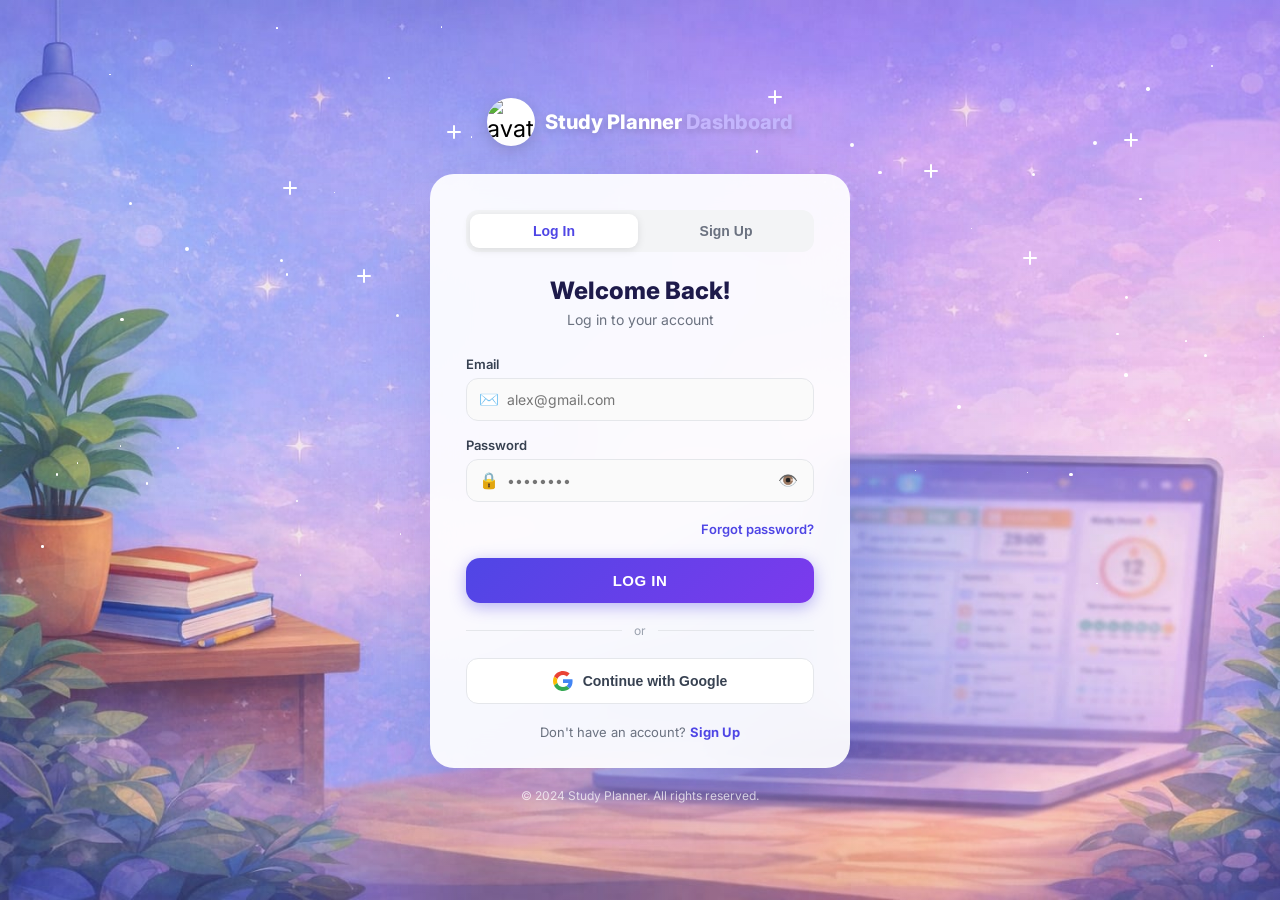
==== login.html @ 657db3ba "first commit" ====
<!DOCTYPE html>
<html lang="en">
<head>
  <meta charset="UTF-8"/>
  <meta name="viewport" content="width=device-width, initial-scale=1.0"/>
  <title>Study Planner – Login</title>
  <link href="https://fonts.googleapis.com/css2?family=Inter:wght@400;500;600;700;800&display=swap" rel="stylesheet"/>
  <style>
    *{box-sizing:border-box;margin:0;padding:0}
    body{
      font-family:'Inter',sans-serif;
      min-height:100vh;
      display:flex;flex-direction:column;align-items:center;justify-content:center;
      padding:20px;
      position:relative;overflow:hidden;
      background:#b8c8f0;
    }

    /* ===== BACKGROUND IMAGE ===== */
    .scene{
      position:fixed;inset:0;z-index:0;
      background-image:url('study-planner/assets/login-bg.jpeg');
      background-size:cover;
      background-position:center center;
      background-repeat:no-repeat;
      /* Fallback gradient if image not found */
      background-color:#b8c8f0;
    }
    /* Subtle overlay to keep card readable */
    .scene::after{
      content:'';
      position:absolute;inset:0;
      background:linear-gradient(
        135deg,
        rgba(180,160,230,.15) 0%,
        rgba(140,120,210,.1) 50%,
        rgba(200,170,240,.12) 100%
      );
    }

    /* Twinkling sparkles on top of image */
    .sparkle{position:absolute;pointer-events:none;animation:sparkleAnim 4s infinite;z-index:1}
    @keyframes sparkleAnim{0%,100%{opacity:0;transform:scale(0) rotate(0deg)}50%{opacity:1;transform:scale(1) rotate(180deg)}}
    .sparkle::before,.sparkle::after{content:'';position:absolute;background:white;border-radius:2px}
    .sparkle::before{width:2px;height:14px;left:50%;top:50%;transform:translate(-50%,-50%)}
    .sparkle::after{width:14px;height:2px;left:50%;top:50%;transform:translate(-50%,-50%)}
    .stars{position:absolute;inset:0;pointer-events:none;z-index:1}
    .star{position:absolute;border-radius:50%;background:white;animation:twinkle 3s infinite}
    @keyframes twinkle{0%,100%{opacity:.1;transform:scale(1)}50%{opacity:.8;transform:scale(1.6)}}

    /* Top brand */
    .brand{
      display:flex;align-items:center;gap:10px;
      margin-bottom:28px;z-index:10;position:relative;
    }
    .brand-avatar{
      width:48px;height:48px;border-radius:50%;
      background:white;display:flex;align-items:center;justify-content:center;
      font-size:24px;box-shadow:0 4px 16px rgba(0,0,0,.15);overflow:hidden;
    }
    .brand-avatar img{width:100%;height:100%;object-fit:cover;border-radius:50%}
    .brand-text{font-size:20px;font-weight:800;color:white;text-shadow:0 2px 8px rgba(0,0,0,.2)}
    .brand-text span{color:#c4b5fd}

    /* Card */
    .card{
      background:rgba(255,255,255,.92);
      backdrop-filter:blur(20px);
      border-radius:24px;
      padding:36px 36px 28px;
      width:100%;max-width:420px;
      box-shadow:0 20px 60px rgba(100,80,180,.25);
      z-index:10;position:relative;
    }

    .card-title{font-size:24px;font-weight:800;color:#1e1b4b;text-align:center;margin-bottom:6px}
    .card-sub{font-size:14px;color:#6b7280;text-align:center;margin-bottom:28px}

    /* Tabs */
    .tabs{display:flex;background:#f3f4f6;border-radius:12px;padding:4px;margin-bottom:24px;gap:4px}
    .tab{flex:1;padding:9px;border:none;background:none;border-radius:9px;font-size:14px;font-weight:600;color:#6b7280;cursor:pointer;transition:all .2s}
    .tab.active{background:white;color:#4f46e5;box-shadow:0 2px 8px rgba(0,0,0,.1)}

    /* Fields */
    .field{margin-bottom:16px}
    .field label{display:block;font-size:13px;font-weight:600;color:#374151;margin-bottom:6px}
    .input-wrap{position:relative;display:flex;align-items:center}
    .input-icon{position:absolute;left:13px;font-size:16px;pointer-events:none;z-index:1}
    .field input{
      width:100%;padding:12px 12px 12px 40px;
      border:1.5px solid #e5e7eb;border-radius:12px;
      font-size:14px;color:#111827;background:#fafafa;
      outline:none;transition:all .2s;font-family:inherit;
    }
    .field input:focus{border-color:#4f46e5;background:white;box-shadow:0 0 0 3px rgba(79,70,229,.1)}
    .toggle-pw{position:absolute;right:12px;background:none;border:none;cursor:pointer;font-size:16px;color:#9ca3af;padding:4px}

    /* Forgot */
    .forgot-row{text-align:right;margin-bottom:20px}
    .forgot-row a{font-size:13px;color:#4f46e5;font-weight:600;text-decoration:none}
    .forgot-row a:hover{text-decoration:underline}

    /* Submit btn */
    .btn-submit{
      width:100%;padding:14px;
      background:linear-gradient(135deg,#4f46e5,#7c3aed);
      color:white;border:none;border-radius:14px;
      font-size:15px;font-weight:700;cursor:pointer;
      letter-spacing:.5px;transition:all .2s;
      box-shadow:0 4px 16px rgba(79,70,229,.4);
    }
    .btn-submit:hover{transform:translateY(-1px);box-shadow:0 6px 20px rgba(79,70,229,.5)}
    .btn-submit:active{transform:translateY(0)}

    /* Divider */
    .divider{display:flex;align-items:center;gap:12px;margin:20px 0;color:#9ca3af;font-size:12px}
    .divider::before,.divider::after{content:'';flex:1;height:1px;background:#e5e7eb}

    /* Google btn */
    .btn-google{
      width:100%;padding:12px;
      background:white;border:1.5px solid #e5e7eb;border-radius:12px;
      font-size:14px;font-weight:600;color:#374151;cursor:pointer;
      display:flex;align-items:center;justify-content:center;gap:10px;
      transition:all .2s;
    }
    .btn-google:hover{border-color:#4f46e5;background:#f5f3ff}
    .google-icon{width:20px;height:20px}

    /* Signup row */
    .signup-row{text-align:center;font-size:13px;color:#6b7280;margin-top:20px}
    .signup-row a{color:#4f46e5;font-weight:700;text-decoration:none;cursor:pointer}
    .signup-row a:hover{text-decoration:underline}

    /* Error */
    .error-msg{
      display:none;background:#fef2f2;border:1.5px solid #fecaca;
      color:#dc2626;border-radius:10px;padding:10px 14px;
      font-size:13px;margin-bottom:16px;align-items:center;gap:8px;
    }
    .error-msg.show{display:flex}

    /* Success */
    .success-view{display:none;flex-direction:column;align-items:center;text-align:center;padding:10px 0}
    .success-view.show{display:flex}
    .success-icon{font-size:56px;margin-bottom:14px;animation:pop .4s ease}
    @keyframes pop{from{transform:scale(.5);opacity:0}to{transform:scale(1);opacity:1}}
    .success-view h3{font-size:20px;font-weight:800;color:#1e1b4b;margin-bottom:8px}
    .success-view p{font-size:14px;color:#6b7280;margin-bottom:20px}
    .btn-go{
      padding:12px 32px;background:linear-gradient(135deg,#4f46e5,#7c3aed);
      color:white;border:none;border-radius:12px;font-size:15px;font-weight:700;cursor:pointer;
    }

    /* Footer */
    .footer{margin-top:20px;font-size:12px;color:rgba(255,255,255,.7);z-index:10;position:relative;text-align:center}

    @media(max-width:480px){
      .card{padding:28px 22px 22px}
      .card-title{font-size:20px}
    }
  </style>
</head>
<body>

<!-- ===== BACKGROUND SCENE ===== -->
<div class="scene">
  <div class="stars" id="stars"></div>

  <!-- Sparkle crosses matching the image -->
  <div class="sparkle" style="left:22%;top:20%;width:16px;height:16px;animation-delay:0s"></div>
  <div class="sparkle" style="left:35%;top:14%;width:12px;height:12px;animation-delay:1.2s"></div>
  <div class="sparkle" style="left:48%;top:22%;width:10px;height:10px;animation-delay:0.6s"></div>
  <div class="sparkle" style="left:60%;top:10%;width:14px;height:14px;animation-delay:2s"></div>
  <div class="sparkle" style="left:72%;top:18%;width:18px;height:18px;animation-delay:0.3s"></div>
  <div class="sparkle" style="left:80%;top:28%;width:12px;height:12px;animation-delay:1.8s"></div>
  <div class="sparkle" style="left:55%;top:32%;width:10px;height:10px;animation-delay:3s"></div>
  <div class="sparkle" style="left:42%;top:38%;width:8px;height:8px;animation-delay:1s"></div>
  <div class="sparkle" style="left:28%;top:30%;width:12px;height:12px;animation-delay:2.5s"></div>
  <div class="sparkle" style="left:88%;top:15%;width:10px;height:10px;animation-delay:0.8s"></div>
</div>

<!-- Brand -->
<div class="brand">
  <div class="brand-avatar" id="brandAvatar">
    <img src="https://api.dicebear.com/7.x/adventurer/svg?seed=Alex" alt="avatar" id="brandAvatarImg"/>
  </div>
  <div class="brand-text">Study Planner <span>Dashboard</span></div>
</div>

<!-- Card -->
<div class="card">

  <!-- Tabs -->
  <div class="tabs">
    <button class="tab active" id="tabLogin" onclick="switchTab('login')">Log In</button>
    <button class="tab" id="tabSignup" onclick="switchTab('signup')">Sign Up</button>
  </div>

  <!-- LOGIN FORM -->
  <div id="loginView">
    <div class="card-title">Welcome Back!</div>
    <div class="card-sub">Log in to your account</div>

    <div class="error-msg" id="loginError"><span>⚠️</span><span id="loginErrorText">Invalid credentials.</span></div>

    <div class="field">
      <label>Email</label>
      <div class="input-wrap">
        <span class="input-icon">✉️</span>
        <input type="email" id="loginEmail" placeholder="alex@gmail.com" autocomplete="email"/>
      </div>
    </div>
    <div class="field">
      <label>Password</label>
      <div class="input-wrap">
        <span class="input-icon">🔒</span>
        <input type="password" id="loginPass" placeholder="••••••••" autocomplete="current-password"/>
        <button class="toggle-pw" onclick="togglePw('loginPass',this)">👁️</button>
      </div>
    </div>
    <div class="forgot-row"><a href="#" onclick="forgotPassword()">Forgot password?</a></div>
    <button class="btn-submit" onclick="handleLogin()">LOG IN</button>

    <div class="divider">or</div>
    <button class="btn-google" onclick="googleLogin()">
      <svg class="google-icon" viewBox="0 0 48 48"><path fill="#EA4335" d="M24 9.5c3.54 0 6.71 1.22 9.21 3.6l6.85-6.85C35.9 2.38 30.47 0 24 0 14.62 0 6.51 5.38 2.56 13.22l7.98 6.19C12.43 13.72 17.74 9.5 24 9.5z"/><path fill="#4285F4" d="M46.98 24.55c0-1.57-.15-3.09-.38-4.55H24v9.02h12.94c-.58 2.96-2.26 5.48-4.78 7.18l7.73 6c4.51-4.18 7.09-10.36 7.09-17.65z"/><path fill="#FBBC05" d="M10.53 28.59c-.48-1.45-.76-2.99-.76-4.59s.27-3.14.76-4.59l-7.98-6.19C.92 16.46 0 20.12 0 24c0 3.88.92 7.54 2.56 10.78l7.97-6.19z"/><path fill="#34A853" d="M24 48c6.48 0 11.93-2.13 15.89-5.81l-7.73-6c-2.18 1.48-4.97 2.31-8.16 2.31-6.26 0-11.57-4.22-13.47-9.91l-7.98 6.19C6.51 42.62 14.62 48 24 48z"/><path fill="none" d="M0 0h48v48H0z"/></svg>
      Continue with Google
    </button>

    <div class="signup-row">Don't have an account? <a onclick="switchTab('signup')">Sign Up</a></div>
  </div>

  <!-- SIGNUP FORM -->
  <div id="signupView" style="display:none">
    <div class="card-title">Create Account</div>
    <div class="card-sub">Start your study journey today</div>

    <div class="error-msg" id="signupError"><span>⚠️</span><span id="signupErrorText">Please check your details.</span></div>

    <div class="field">
      <label>Full Name</label>
      <div class="input-wrap">
        <span class="input-icon">👤</span>
        <input type="text" id="signupName" placeholder="Your name"/>
      </div>
    </div>
    <div class="field">
      <label>Gmail Address</label>
      <div class="input-wrap">
        <span class="input-icon">✉️</span>
        <input type="email" id="signupEmail" placeholder="yourname@gmail.com"/>
      </div>
    </div>
    <div class="field">
      <label>Password</label>
      <div class="input-wrap">
        <span class="input-icon">🔒</span>
        <input type="password" id="signupPass" placeholder="Min 6 characters"/>
        <button class="toggle-pw" onclick="togglePw('signupPass',this)">👁️</button>
      </div>
    </div>
    <div class="field">
      <label>Confirm Password</label>
      <div class="input-wrap">
        <span class="input-icon">🔒</span>
        <input type="password" id="signupConfirm" placeholder="Repeat password"/>
        <button class="toggle-pw" onclick="togglePw('signupConfirm',this)">👁️</button>
      </div>
    </div>
    <button class="btn-submit" onclick="handleSignup()">CREATE ACCOUNT</button>
    <div class="signup-row">Already have an account? <a onclick="switchTab('login')">Log In</a></div>
  </div>

  <!-- SUCCESS VIEW -->
  <div class="success-view" id="successView">
    <div class="success-icon">🎉</div>
    <h3 id="successName">Welcome back, Alex!</h3>
    <p>You're all set. Redirecting to your dashboard...</p>
    <button class="btn-go" onclick="goToDashboard()">Go to Dashboard →</button>
  </div>

</div>

<div class="footer">© 2024 Study Planner. All rights reserved.</div>

<script>
  // ===== BACKGROUND IMAGE CHECK =====
  // Test if the background image loads; if not, apply a painted gradient fallback
  const bgTest = new Image();
  bgTest.onload = () => {
    document.querySelector('.scene').style.backgroundImage = "url('study-planner/assets/login-bg.jpeg')";
  };
  bgTest.onerror = () => {
    document.querySelector('.scene').style.background = `
      linear-gradient(160deg,
        #7ec8e3 0%, #a8c8f0 15%,
        #b8a8e8 30%, #c8a8e0 45%,
        #d4b8e8 55%, #e0c8f0 65%,
        #e8d4f4 75%, #f0e0f8 85%,
        #f5e8fc 100%
      )
    `;
  };
  bgTest.src = 'study-planner/assets/login-bg.jpeg';

  // ===== STARS =====
  const starsEl = document.getElementById('stars');
  for (let i = 0; i < 60; i++) {
    const s = document.createElement('div');
    s.className = 'star';
    const size = Math.random() * 3 + 1;
    s.style.cssText = `left:${Math.random()*100}%;top:${Math.random()*65}%;width:${size}px;height:${size}px;animation-delay:${Math.random()*5}s;animation-duration:${2+Math.random()*4}s`;
    starsEl.appendChild(s);
  }

  // ===== AUTH STORE =====
  function getUsers() { return JSON.parse(localStorage.getItem('sp_users') || '[]'); }
  function saveUsers(u) { localStorage.setItem('sp_users', JSON.stringify(u)); }

  // ===== TAB SWITCH =====
  function switchTab(tab) {
    document.getElementById('tabLogin').classList.toggle('active', tab === 'login');
    document.getElementById('tabSignup').classList.toggle('active', tab === 'signup');
    document.getElementById('loginView').style.display = tab === 'login' ? 'block' : 'none';
    document.getElementById('signupView').style.display = tab === 'signup' ? 'block' : 'none';
    document.getElementById('successView').classList.remove('show');
    hideError('loginError'); hideError('signupError');
  }

  // ===== TOGGLE PASSWORD =====
  function togglePw(inputId, btn) {
    const inp = document.getElementById(inputId);
    inp.type = inp.type === 'password' ? 'text' : 'password';
    btn.textContent = inp.type === 'password' ? '👁️' : '🙈';
  }

  // ===== ERROR HELPERS =====
  function showError(id, msg) {
    const el = document.getElementById(id);
    el.querySelector('span:last-child').textContent = msg;
    el.classList.add('show');
  }
  function hideError(id) { document.getElementById(id).classList.remove('show'); }

  // ===== LOGIN =====
  function handleLogin() {
    const email = document.getElementById('loginEmail').value.trim().toLowerCase();
    const pass = document.getElementById('loginPass').value;
    hideError('loginError');

    if (!email || !pass) { showError('loginError', 'Please fill in all fields.'); return; }
    if (!email.includes('@')) { showError('loginError', 'Please enter a valid email address.'); return; }

    const users = getUsers();
    const user = users.find(u => u.email === email && u.password === pass);

    if (user) {
      localStorage.setItem('sp_loggedIn', JSON.stringify({ email: user.email, name: user.name, avatar: user.avatar || '' }));
      showSuccess(user.name);
    } else {
      // Demo fallback: allow alex@gmail.com / study123
      if (email === '@gmail.com' && pass === 'study123') {
        const demoUser = { email, name: 'Alex', avatar: '' };
        localStorage.setItem('sp_loggedIn', JSON.stringify(demoUser));
        showSuccess('Alex');
      } else {
        showError('loginError', 'Incorrect email or password.');
        document.getElementById('loginPass').value = '';
      }
    }
  }

  // ===== SIGNUP =====
  function handleSignup() {
    const name = document.getElementById('signupName').value.trim();
    const email = document.getElementById('signupEmail').value.trim().toLowerCase();
    const pass = document.getElementById('signupPass').value;
    const confirm = document.getElementById('signupConfirm').value;
    hideError('signupError');

    if (!name || !email || !pass || !confirm) { showError('signupError', 'Please fill in all fields.'); return; }
    if (!email.endsWith('@gmail.com')) { showError('signupError', 'Please use a valid @gmail.com address.'); return; }
    if (pass.length < 6) { showError('signupError', 'Password must be at least 6 characters.'); return; }
    if (pass !== confirm) { showError('signupError', 'Passwords do not match.'); return; }

    const users = getUsers();
    if (users.find(u => u.email === email)) { showError('signupError', 'This email is already registered.'); return; }

    users.push({ email, name, password: pass, avatar: '' });
    saveUsers(users);
    localStorage.setItem('sp_loggedIn', JSON.stringify({ email, name, avatar: '' }));
    showSuccess(name);
  }

  // ===== GOOGLE LOGIN (simulated) =====
  function googleLogin() {
    const email = prompt('Enter your Gmail address:');
    if (!email) return;
    if (!email.endsWith('@gmail.com')) { alert('Please use a @gmail.com address.'); return; }
    const name = email.split('@')[0].replace(/[._]/g, ' ').replace(/\b\w/g, c => c.toUpperCase());
    const users = getUsers();
    if (!users.find(u => u.email === email.toLowerCase())) {
      users.push({ email: email.toLowerCase(), name, password: '', avatar: '' });
      saveUsers(users);
    }
    localStorage.setItem('sp_loggedIn', JSON.stringify({ email: email.toLowerCase(), name, avatar: '' }));
    showSuccess(name);
  }

  // ===== FORGOT PASSWORD =====
  function forgotPassword() {
    const email = prompt('Enter your registered Gmail address:');
    if (!email) return;
    const users = getUsers();
    const user = users.find(u => u.email === email.toLowerCase());
    if (user) {
      alert(`Password hint: Your password is saved locally.\n\nFor demo: alex@gmail.com → study123`);
    } else {
      alert('No account found with that email.');
    }
  }

  // ===== SUCCESS =====
  function showSuccess(name) {
    document.getElementById('loginView').style.display = 'none';
    document.getElementById('signupView').style.display = 'none';
    document.getElementById('successName').textContent = `Welcome, ${name}! 👋`;
    document.getElementById('successView').classList.add('show');
    // Update brand avatar
    document.getElementById('brandAvatarImg').src = `https://api.dicebear.com/7.x/adventurer/svg?seed=${name}`;
    setTimeout(goToDashboard, 2500);
  }

  function goToDashboard() {
    window.location.href = '../study-planner/index.html';
  }

  // ===== ENTER KEY =====
  document.addEventListener('keydown', e => {
    if (e.key === 'Enter') {
      const loginVisible = document.getElementById('loginView').style.display !== 'none';
      if (loginVisible) handleLogin(); else handleSignup();
    }
  });

  // ===== CHECK IF ALREADY LOGGED IN =====
  if (localStorage.getItem('sp_loggedIn')) {
    // Already logged in — go straight to dashboard
    // (comment this out if you want to always show login)
    // goToDashboard();
  }
</script>
</body>
</html>
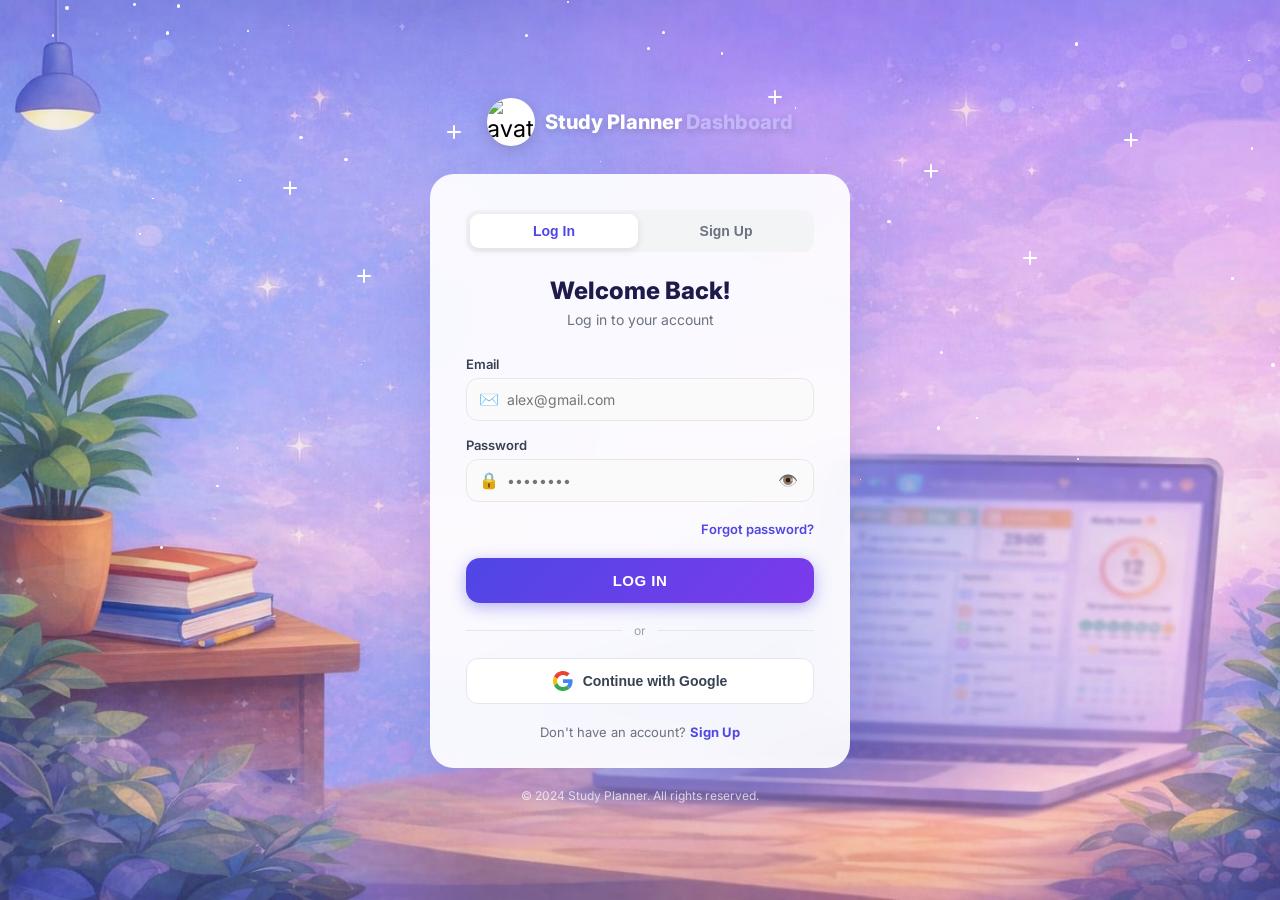
==== commit 0c755c78: "your message" ====
--- a/login.html
+++ b/login.html
@@ -360,7 +360,7 @@
       showSuccess(user.name);
     } else {
       // Demo fallback: allow alex@gmail.com / study123
-      if (email === '@gmail.com' && pass === 'study123') {
+      if (email === 'alex@gmail.com' && pass === 'study123') {
         const demoUser = { email, name: 'Alex', avatar: '' };
         localStorage.setItem('sp_loggedIn', JSON.stringify(demoUser));
         showSuccess('Alex');
@@ -433,7 +433,7 @@
   }
 
   function goToDashboard() {
-    window.location.href = '../study-planner/index.html';
+    window.location.href = 'index.html';
   }
 
   // ===== ENTER KEY =====
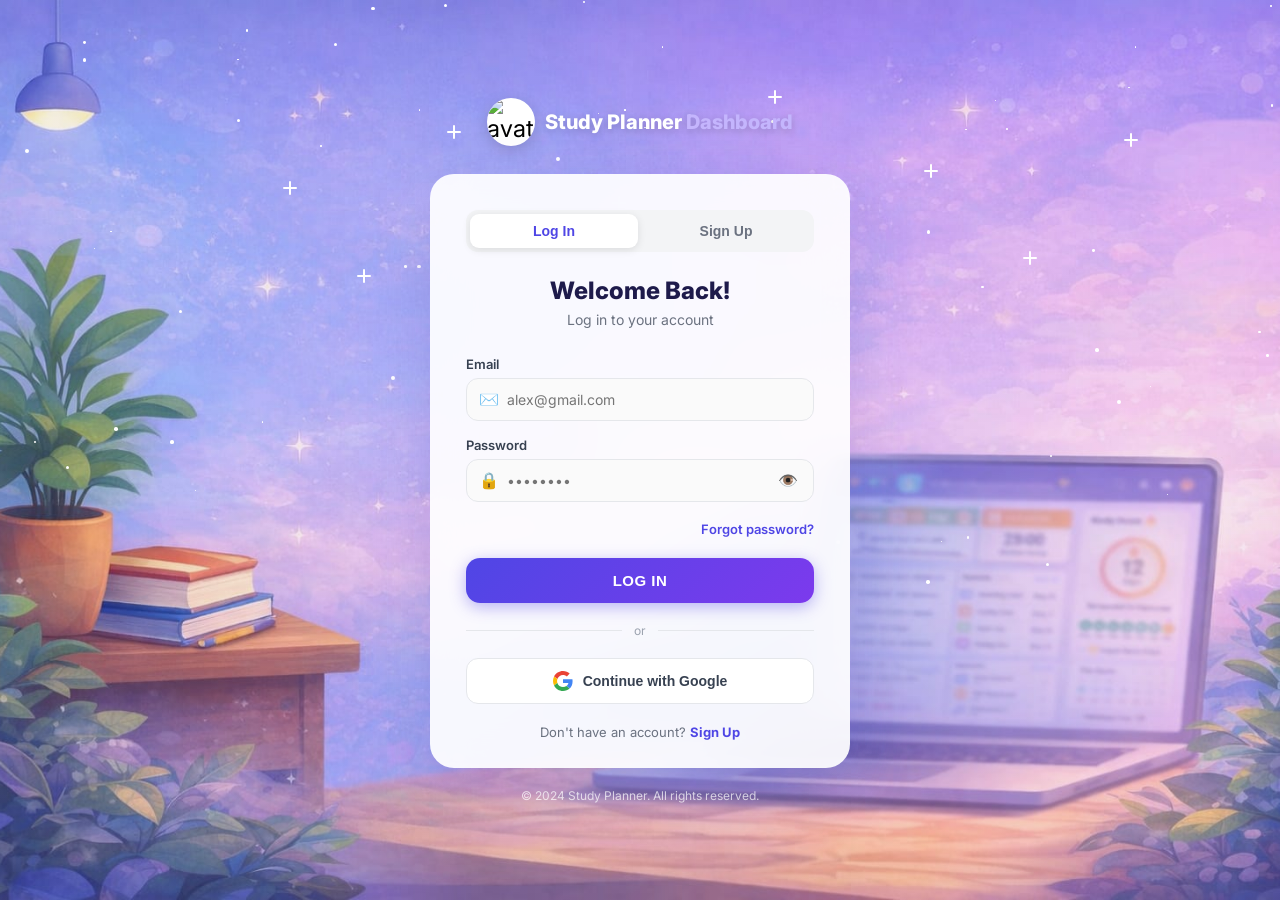
==== commit 12fa3db1: "updated project" ====
--- a/login.html
+++ b/login.html
@@ -97,8 +97,12 @@
 
     /* Forgot */
     .forgot-row{text-align:right;margin-bottom:20px}
-    .forgot-row a{font-size:13px;color:#4f46e5;font-weight:600;text-decoration:none}
+    .forgot-row a{font-size:13px;color:#4f46e5;font-weight:600;text-decoration:none;cursor:pointer}
     .forgot-row a:hover{text-decoration:underline}
+
+    /* Success inline */
+    .success-msg{display:none;background:#f0fdf4;border:1.5px solid #bbf7d0;color:#16a34a;border-radius:10px;padding:10px 14px;font-size:13px;margin-bottom:16px;font-weight:600}
+    .success-msg.show{display:block}
 
     /* Submit btn */
     .btn-submit{
@@ -159,6 +163,38 @@
       .card{padding:28px 22px 22px}
       .card-title{font-size:20px}
     }
+
+    /* ===== SIGNUP POPUP ===== */
+    .signup-popup{
+      display:none;position:fixed;inset:0;z-index:999;
+      background:rgba(0,0,0,.45);backdrop-filter:blur(4px);
+      align-items:center;justify-content:center;
+    }
+    .signup-popup.show{display:flex;animation:fadeIn .25s ease}
+    @keyframes fadeIn{from{opacity:0}to{opacity:1}}
+    .signup-popup-inner{
+      background:white;border-radius:24px;padding:36px 32px 28px;
+      max-width:340px;width:90%;text-align:center;
+      box-shadow:0 20px 60px rgba(100,80,180,.35);
+      animation:popBounce .35s cubic-bezier(.34,1.56,.64,1);
+    }
+    @keyframes popBounce{from{transform:scale(.7);opacity:0}to{transform:scale(1);opacity:1}}
+    .popup-emoji{font-size:52px;margin-bottom:12px;animation:wiggle 1s ease infinite}
+    @keyframes wiggle{0%,100%{transform:rotate(-8deg)}50%{transform:rotate(8deg)}}
+    .popup-title{font-size:18px;font-weight:800;color:#1e1b4b;margin-bottom:8px}
+    .popup-msg{font-size:14px;color:#6b7280;line-height:1.6;margin-bottom:24px}
+    .popup-btns{display:flex;flex-direction:column;gap:10px}
+    .popup-btn-signup{
+      padding:13px;background:linear-gradient(135deg,#4f46e5,#7c3aed);
+      color:white;border:none;border-radius:12px;font-size:15px;font-weight:700;
+      cursor:pointer;transition:all .2s;box-shadow:0 4px 14px rgba(79,70,229,.4);
+    }
+    .popup-btn-signup:hover{transform:translateY(-2px);box-shadow:0 6px 18px rgba(79,70,229,.5)}
+    .popup-btn-cancel{
+      padding:11px;background:#f3f4f6;color:#6b7280;
+      border:none;border-radius:12px;font-size:14px;font-weight:600;cursor:pointer;transition:all .2s;
+    }
+    .popup-btn-cancel:hover{background:#e5e7eb;color:#374151}
   </style>
 </head>
 <body>
@@ -219,7 +255,7 @@
         <button class="toggle-pw" onclick="togglePw('loginPass',this)">👁️</button>
       </div>
     </div>
-    <div class="forgot-row"><a href="#" onclick="forgotPassword()">Forgot password?</a></div>
+    <div class="forgot-row"><a onclick="showForgotView()">Forgot password?</a></div>
     <button class="btn-submit" onclick="handleLogin()">LOG IN</button>
 
     <div class="divider">or</div>
@@ -275,32 +311,67 @@
   <!-- SUCCESS VIEW -->
   <div class="success-view" id="successView">
     <div class="success-icon">🎉</div>
-    <h3 id="successName">Welcome back, Alex!</h3>
+    <h3 id="successName">Welcome back!</h3>
     <p>You're all set. Redirecting to your dashboard...</p>
     <button class="btn-go" onclick="goToDashboard()">Go to Dashboard →</button>
   </div>
 
+  <!-- FORGOT PASSWORD VIEW -->
+  <div id="forgotView" style="display:none">
+    <div class="card-title">Reset Password</div>
+    <div class="card-sub">Enter your Gmail and a new password</div>
+    <div class="error-msg" id="forgotError"><span>⚠️</span><span id="forgotErrorText"></span></div>
+    <div class="success-msg" id="forgotSuccess">✅ Password updated! You can now log in.</div>
+    <div class="field">
+      <label>Gmail Address</label>
+      <div class="input-wrap">
+        <span class="input-icon">✉️</span>
+        <input type="email" id="forgotEmail" placeholder="yourname@gmail.com"/>
+      </div>
+    </div>
+    <div class="field">
+      <label>New Password</label>
+      <div class="input-wrap">
+        <span class="input-icon">🔒</span>
+        <input type="password" id="forgotNewPass" placeholder="Min 6 characters"/>
+        <button class="toggle-pw" onclick="togglePw('forgotNewPass',this)">👁️</button>
+      </div>
+    </div>
+    <div class="field">
+      <label>Confirm New Password</label>
+      <div class="input-wrap">
+        <span class="input-icon">🔒</span>
+        <input type="password" id="forgotConfirmPass" placeholder="Repeat new password"/>
+        <button class="toggle-pw" onclick="togglePw('forgotConfirmPass',this)">👁️</button>
+      </div>
+    </div>
+    <button class="btn-submit" onclick="handleResetPassword()">RESET PASSWORD</button>
+    <div class="signup-row" style="margin-top:14px"><a onclick="showLoginView()">← Back to Login</a></div>
+  </div>
+
 </div>
 
 <div class="footer">© 2024 Study Planner. All rights reserved.</div>
 
+<!-- CUTE SIGNUP POPUP -->
+<div class="signup-popup" id="signupPopup">
+  <div class="signup-popup-inner">
+    <div class="popup-emoji">🌟</div>
+    <div class="popup-title">Looks like you're new here!</div>
+    <div class="popup-msg">No account found for this email.<br>Create one — it only takes a second! 🚀</div>
+    <div class="popup-btns">
+      <button class="popup-btn-signup" onclick="closePopup();switchTab('signup')">Sign Up Now</button>
+      <button class="popup-btn-cancel" onclick="closePopup()">Maybe Later</button>
+    </div>
+  </div>
+</div>
+
 <script>
-  // ===== BACKGROUND IMAGE CHECK =====
-  // Test if the background image loads; if not, apply a painted gradient fallback
+  // ===== BACKGROUND =====
   const bgTest = new Image();
-  bgTest.onload = () => {
-    document.querySelector('.scene').style.backgroundImage = "url('study-planner/assets/login-bg.jpeg')";
-  };
+  bgTest.onload = () => { document.querySelector('.scene').style.backgroundImage = "url('study-planner/assets/login-bg.jpeg')"; };
   bgTest.onerror = () => {
-    document.querySelector('.scene').style.background = `
-      linear-gradient(160deg,
-        #7ec8e3 0%, #a8c8f0 15%,
-        #b8a8e8 30%, #c8a8e0 45%,
-        #d4b8e8 55%, #e0c8f0 65%,
-        #e8d4f4 75%, #f0e0f8 85%,
-        #f5e8fc 100%
-      )
-    `;
+    document.querySelector('.scene').style.background = `linear-gradient(160deg,#7ec8e3 0%,#a8c8f0 15%,#b8a8e8 30%,#c8a8e0 45%,#d4b8e8 55%,#e0c8f0 65%,#e8d4f4 75%,#f0e0f8 85%,#f5e8fc 100%)`;
   };
   bgTest.src = 'study-planner/assets/login-bg.jpeg';
 
@@ -314,34 +385,73 @@
     starsEl.appendChild(s);
   }
 
-  // ===== AUTH STORE =====
+  // ===== USER STORE (persisted in localStorage forever) =====
   function getUsers() { return JSON.parse(localStorage.getItem('sp_users') || '[]'); }
   function saveUsers(u) { localStorage.setItem('sp_users', JSON.stringify(u)); }
 
-  // ===== TAB SWITCH =====
-  function switchTab(tab) {
-    document.getElementById('tabLogin').classList.toggle('active', tab === 'login');
-    document.getElementById('tabSignup').classList.toggle('active', tab === 'signup');
-    document.getElementById('loginView').style.display = tab === 'login' ? 'block' : 'none';
-    document.getElementById('signupView').style.display = tab === 'signup' ? 'block' : 'none';
-    document.getElementById('successView').classList.remove('show');
-    hideError('loginError'); hideError('signupError');
-  }
-
-  // ===== TOGGLE PASSWORD =====
+  // ===== HELPERS =====
+  function showError(id, msg) {
+    const el = document.getElementById(id);
+    el.querySelector('span:last-child').textContent = msg;
+    el.classList.add('show');
+  }
+  function hideError(id) { document.getElementById(id).classList.remove('show'); }
+
   function togglePw(inputId, btn) {
     const inp = document.getElementById(inputId);
     inp.type = inp.type === 'password' ? 'text' : 'password';
     btn.textContent = inp.type === 'password' ? '👁️' : '🙈';
   }
 
-  // ===== ERROR HELPERS =====
-  function showError(id, msg) {
-    const el = document.getElementById(id);
-    el.querySelector('span:last-child').textContent = msg;
-    el.classList.add('show');
-  }
-  function hideError(id) { document.getElementById(id).classList.remove('show'); }
+  function showSignupPopup() {
+    // Pre-fill signup email from login field
+    const email = document.getElementById('loginEmail').value.trim();
+    if (email) document.getElementById('signupEmail').value = email;
+    document.getElementById('signupPopup').classList.add('show');
+  }
+  function closePopup() {
+    document.getElementById('signupPopup').classList.remove('show');
+  }
+  // Close popup on backdrop click
+  document.getElementById('signupPopup').addEventListener('click', function(e) {
+    if (e.target === this) closePopup();
+  });
+
+  // ===== VIEW SWITCHING =====
+  function hideAllViews() {
+    ['loginView','signupView','successView','forgotView'].forEach(id => {
+      const el = document.getElementById(id);
+      if (el) el.style.display = 'none';
+    });
+    document.getElementById('successView').classList.remove('show');
+    // Hide tabs on forgot view
+    document.querySelector('.tabs').style.display = 'flex';
+  }
+
+  function switchTab(tab) {
+    hideAllViews();
+    document.getElementById('tabLogin').classList.toggle('active', tab === 'login');
+    document.getElementById('tabSignup').classList.toggle('active', tab === 'signup');
+    document.getElementById(tab === 'login' ? 'loginView' : 'signupView').style.display = 'block';
+    hideError('loginError'); hideError('signupError');
+  }
+
+  function showForgotView() {
+    hideAllViews();
+    document.querySelector('.tabs').style.display = 'none';
+    document.getElementById('forgotView').style.display = 'block';
+    document.getElementById('forgotEmail').value = document.getElementById('loginEmail').value || '';
+    hideError('forgotError');
+    document.getElementById('forgotSuccess').classList.remove('show');
+  }
+
+  function showLoginView() {
+    hideAllViews();
+    document.querySelector('.tabs').style.display = 'flex';
+    document.getElementById('loginView').style.display = 'block';
+    document.getElementById('tabLogin').classList.add('active');
+    document.getElementById('tabSignup').classList.remove('active');
+  }
 
   // ===== LOGIN =====
   function handleLogin() {
@@ -359,15 +469,14 @@
       localStorage.setItem('sp_loggedIn', JSON.stringify({ email: user.email, name: user.name, avatar: user.avatar || '' }));
       showSuccess(user.name);
     } else {
-      // Demo fallback: allow alex@gmail.com / study123
-      if (email === 'alex@gmail.com' && pass === 'study123') {
-        const demoUser = { email, name: 'Alex', avatar: '' };
-        localStorage.setItem('sp_loggedIn', JSON.stringify(demoUser));
-        showSuccess('Alex');
+      // Check if email exists but wrong password
+      const emailExists = users.find(u => u.email === email);
+      if (emailExists) {
+        showError('loginError', 'Incorrect password. Use "Forgot password?" to reset it.');
       } else {
-        showError('loginError', 'Incorrect email or password.');
-        document.getElementById('loginPass').value = '';
+        showSignupPopup();
       }
+      document.getElementById('loginPass').value = '';
     }
   }
 
@@ -380,24 +489,62 @@
     hideError('signupError');
 
     if (!name || !email || !pass || !confirm) { showError('signupError', 'Please fill in all fields.'); return; }
-    if (!email.endsWith('@gmail.com')) { showError('signupError', 'Please use a valid @gmail.com address.'); return; }
+    if (!email.includes('@') || !email.includes('.')) { showError('signupError', 'Please enter a valid email address.'); return; }
     if (pass.length < 6) { showError('signupError', 'Password must be at least 6 characters.'); return; }
     if (pass !== confirm) { showError('signupError', 'Passwords do not match.'); return; }
 
     const users = getUsers();
-    if (users.find(u => u.email === email)) { showError('signupError', 'This email is already registered.'); return; }
-
+    if (users.find(u => u.email === email)) { showError('signupError', 'This email is already registered. Please log in.'); return; }
+
+    // Save user permanently
     users.push({ email, name, password: pass, avatar: '' });
     saveUsers(users);
+
     localStorage.setItem('sp_loggedIn', JSON.stringify({ email, name, avatar: '' }));
     showSuccess(name);
   }
 
-  // ===== GOOGLE LOGIN (simulated) =====
+  // ===== RESET PASSWORD =====
+  function handleResetPassword() {
+    const email = document.getElementById('forgotEmail').value.trim().toLowerCase();
+    const newPass = document.getElementById('forgotNewPass').value;
+    const confirmPass = document.getElementById('forgotConfirmPass').value;
+    hideError('forgotError');
+    document.getElementById('forgotSuccess').classList.remove('show');
+
+    if (!email || !newPass || !confirmPass) { showError('forgotError', 'Please fill in all fields.'); return; }
+    if (!email.includes('@')) { showError('forgotError', 'Please enter a valid email address.'); return; }
+    if (newPass.length < 6) { showError('forgotError', 'Password must be at least 6 characters.'); return; }
+    if (newPass !== confirmPass) { showError('forgotError', 'Passwords do not match.'); return; }
+
+    const users = getUsers();
+    const userIndex = users.findIndex(u => u.email === email);
+
+    if (userIndex === -1) {
+      showError('forgotError', 'No account found with this email. Please sign up first.');
+      return;
+    }
+
+    // Update password
+    users[userIndex].password = newPass;
+    saveUsers(users);
+
+    document.getElementById('forgotSuccess').classList.add('show');
+    document.getElementById('forgotNewPass').value = '';
+    document.getElementById('forgotConfirmPass').value = '';
+
+    // Auto-redirect to login after 2s
+    setTimeout(() => {
+      showLoginView();
+      document.getElementById('loginEmail').value = email;
+    }, 2000);
+  }
+
+  // ===== GOOGLE LOGIN =====
   function googleLogin() {
     const email = prompt('Enter your Gmail address:');
     if (!email) return;
-    if (!email.endsWith('@gmail.com')) { alert('Please use a @gmail.com address.'); return; }
+    if (!email.includes('@')) { alert('Please enter a valid email address.'); return; }
     const name = email.split('@')[0].replace(/[._]/g, ' ').replace(/\b\w/g, c => c.toUpperCase());
     const users = getUsers();
     if (!users.find(u => u.email === email.toLowerCase())) {
@@ -408,26 +555,13 @@
     showSuccess(name);
   }
 
-  // ===== FORGOT PASSWORD =====
-  function forgotPassword() {
-    const email = prompt('Enter your registered Gmail address:');
-    if (!email) return;
-    const users = getUsers();
-    const user = users.find(u => u.email === email.toLowerCase());
-    if (user) {
-      alert(`Password hint: Your password is saved locally.\n\nFor demo: alex@gmail.com → study123`);
-    } else {
-      alert('No account found with that email.');
-    }
-  }
-
   // ===== SUCCESS =====
   function showSuccess(name) {
-    document.getElementById('loginView').style.display = 'none';
-    document.getElementById('signupView').style.display = 'none';
+    hideAllViews();
+    document.querySelector('.tabs').style.display = 'none';
     document.getElementById('successName').textContent = `Welcome, ${name}! 👋`;
+    document.getElementById('successView').style.display = 'flex';
     document.getElementById('successView').classList.add('show');
-    // Update brand avatar
     document.getElementById('brandAvatarImg').src = `https://api.dicebear.com/7.x/adventurer/svg?seed=${name}`;
     setTimeout(goToDashboard, 2500);
   }
@@ -438,17 +572,19 @@
 
   // ===== ENTER KEY =====
   document.addEventListener('keydown', e => {
-    if (e.key === 'Enter') {
-      const loginVisible = document.getElementById('loginView').style.display !== 'none';
-      if (loginVisible) handleLogin(); else handleSignup();
-    }
+    if (e.key !== 'Enter') return;
+    if (document.getElementById('forgotView').style.display === 'block') { handleResetPassword(); return; }
+    if (document.getElementById('signupView').style.display === 'block') { handleSignup(); return; }
+    handleLogin();
   });
 
-  // ===== CHECK IF ALREADY LOGGED IN =====
-  if (localStorage.getItem('sp_loggedIn')) {
-    // Already logged in — go straight to dashboard
-    // (comment this out if you want to always show login)
-    // goToDashboard();
+  // ===== AUTO LOGIN if session exists =====
+  const session = localStorage.getItem('sp_loggedIn');
+  if (session) {
+    try {
+      const u = JSON.parse(session);
+      if (u && u.email) goToDashboard();
+    } catch(e) { localStorage.removeItem('sp_loggedIn'); }
   }
 </script>
 </body>
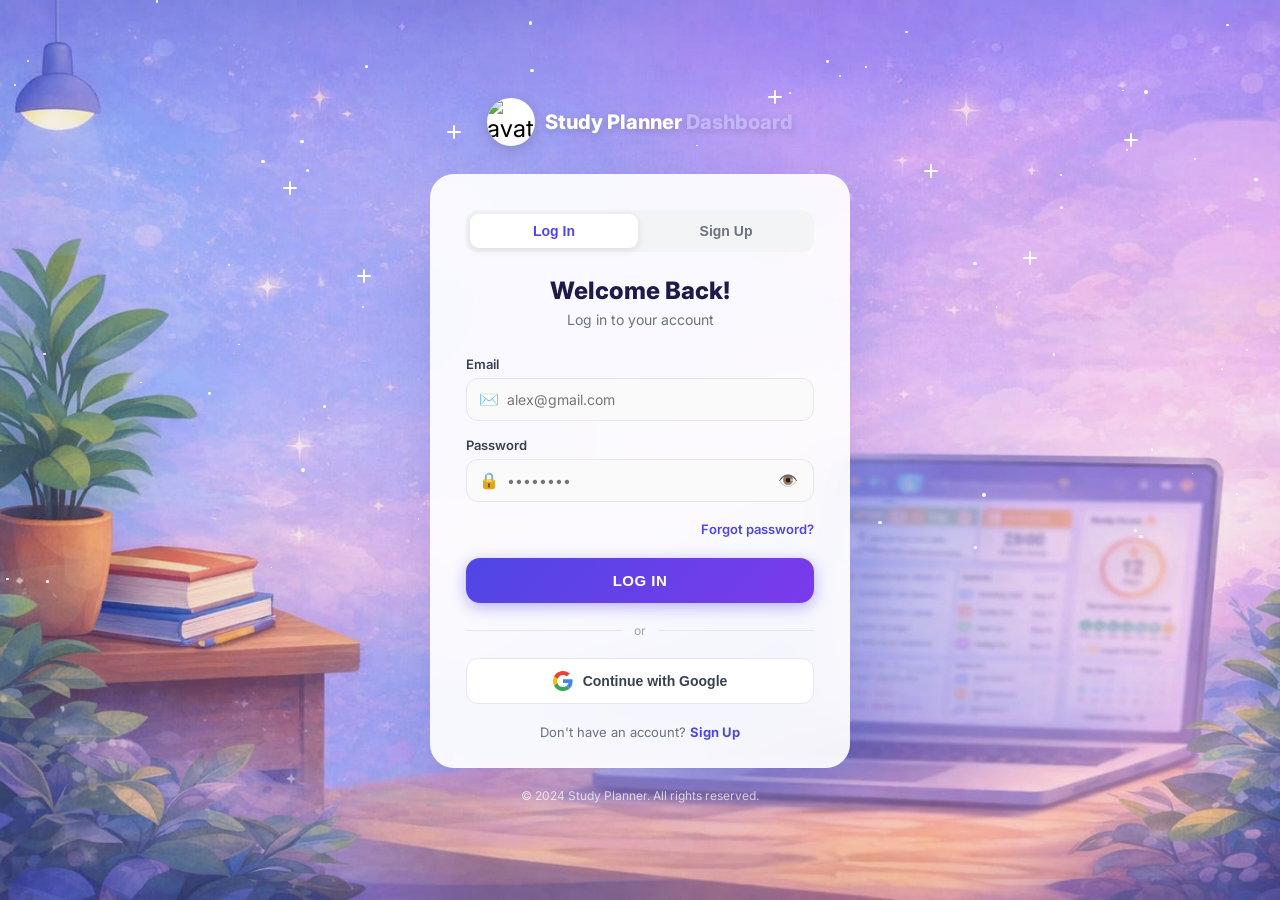
==== commit cfb51cc9: "updated project" ====
--- a/login.html
+++ b/login.html
@@ -19,7 +19,7 @@
     /* ===== BACKGROUND IMAGE ===== */
     .scene{
       position:fixed;inset:0;z-index:0;
-      background-image:url('study-planner/assets/login-bg.jpeg');
+      background-image:url('assets/login-bg.jpeg');
       background-size:cover;
       background-position:center center;
       background-repeat:no-repeat;
@@ -369,11 +369,11 @@
 <script>
   // ===== BACKGROUND =====
   const bgTest = new Image();
-  bgTest.onload = () => { document.querySelector('.scene').style.backgroundImage = "url('study-planner/assets/login-bg.jpeg')"; };
+  bgTest.onload = () => { document.querySelector('.scene').style.backgroundImage = "url('assets/login-bg.jpeg')"; };
   bgTest.onerror = () => {
     document.querySelector('.scene').style.background = `linear-gradient(160deg,#7ec8e3 0%,#a8c8f0 15%,#b8a8e8 30%,#c8a8e0 45%,#d4b8e8 55%,#e0c8f0 65%,#e8d4f4 75%,#f0e0f8 85%,#f5e8fc 100%)`;
   };
-  bgTest.src = 'study-planner/assets/login-bg.jpeg';
+  bgTest.src = 'assets/login-bg.jpeg';
 
   // ===== STARS =====
   const starsEl = document.getElementById('stars');
